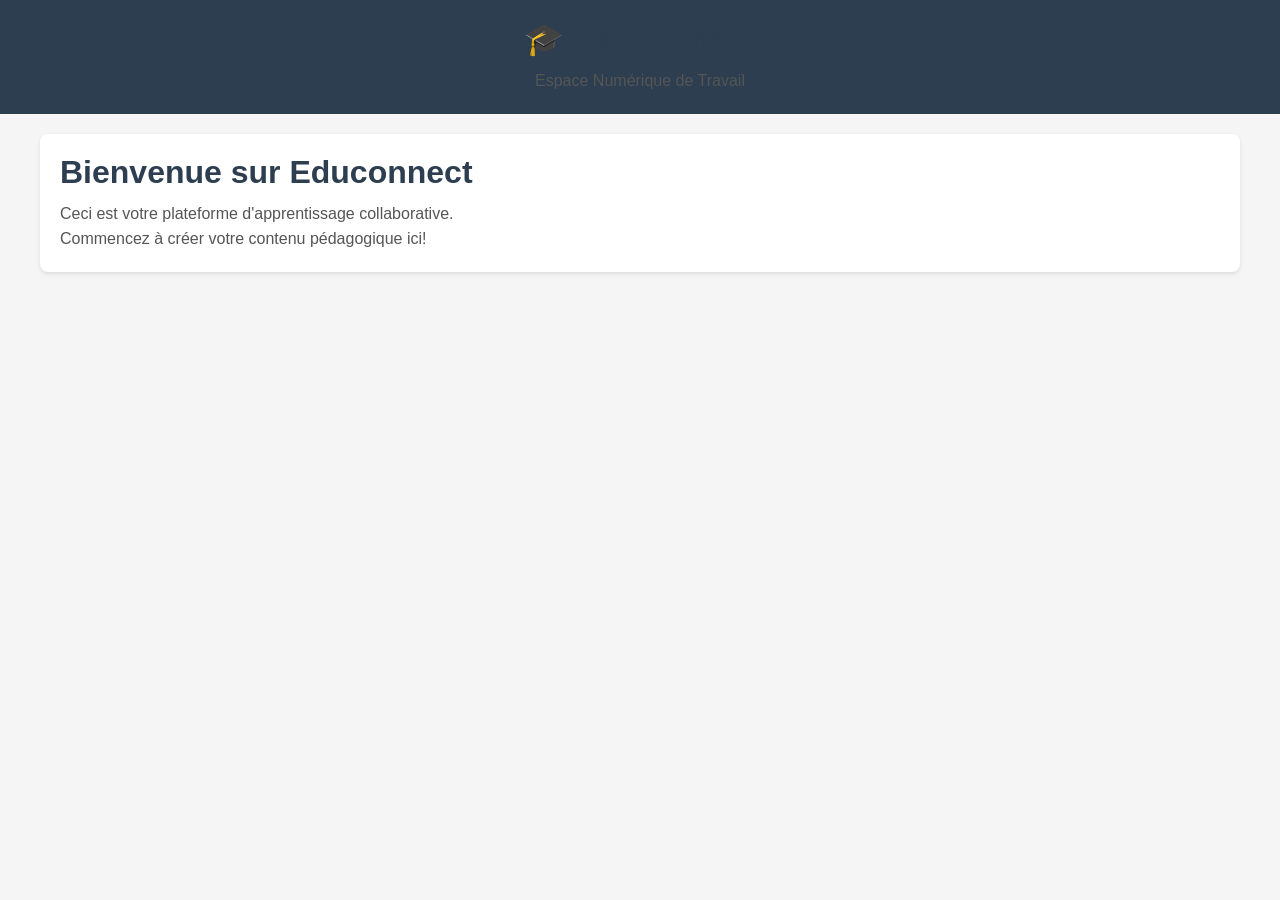
==== index.html @ 0865a6bf "Initial commit - Add index.html" ====
<!DOCTYPE html>
<html lang="fr">
<head>
    <meta charset="UTF-8">
    <meta name="viewport" content="width=device-width, initial-scale=1.0">
    <title>Educonnect - Espace Numérique de Travail</title>
    <style>
        * {
            margin: 0;
            padding: 0;
            box-sizing: border-box;
        }
        body {
            font-family: Arial, sans-serif;
            background-color: #f5f5f5;
        }
        header {
            background-color: #2c3e50;
            color: white;
            padding: 20px;
            text-align: center;
        }
        main {
            max-width: 1200px;
            margin: 20px auto;
            padding: 20px;
            background-color: white;
            border-radius: 8px;
            box-shadow: 0 2px 4px rgba(0,0,0,0.1);
        }
        h1 {
            color: #2c3e50;
            margin-bottom: 10px;
        }
        p {
            color: #555;
            line-height: 1.6;
        }
    </style>
</head>
<body>
    <header>
        <h1>🎓 Educonnect</h1>
        <p>Espace Numérique de Travail</p>
    </header>
    
    <main>
        <h1>Bienvenue sur Educonnect</h1>
        <p>Ceci est votre plateforme d'apprentissage collaborative.</p>
        <p>Commencez à créer votre contenu pédagogique ici!</p>
    </main>
</body>
</html>
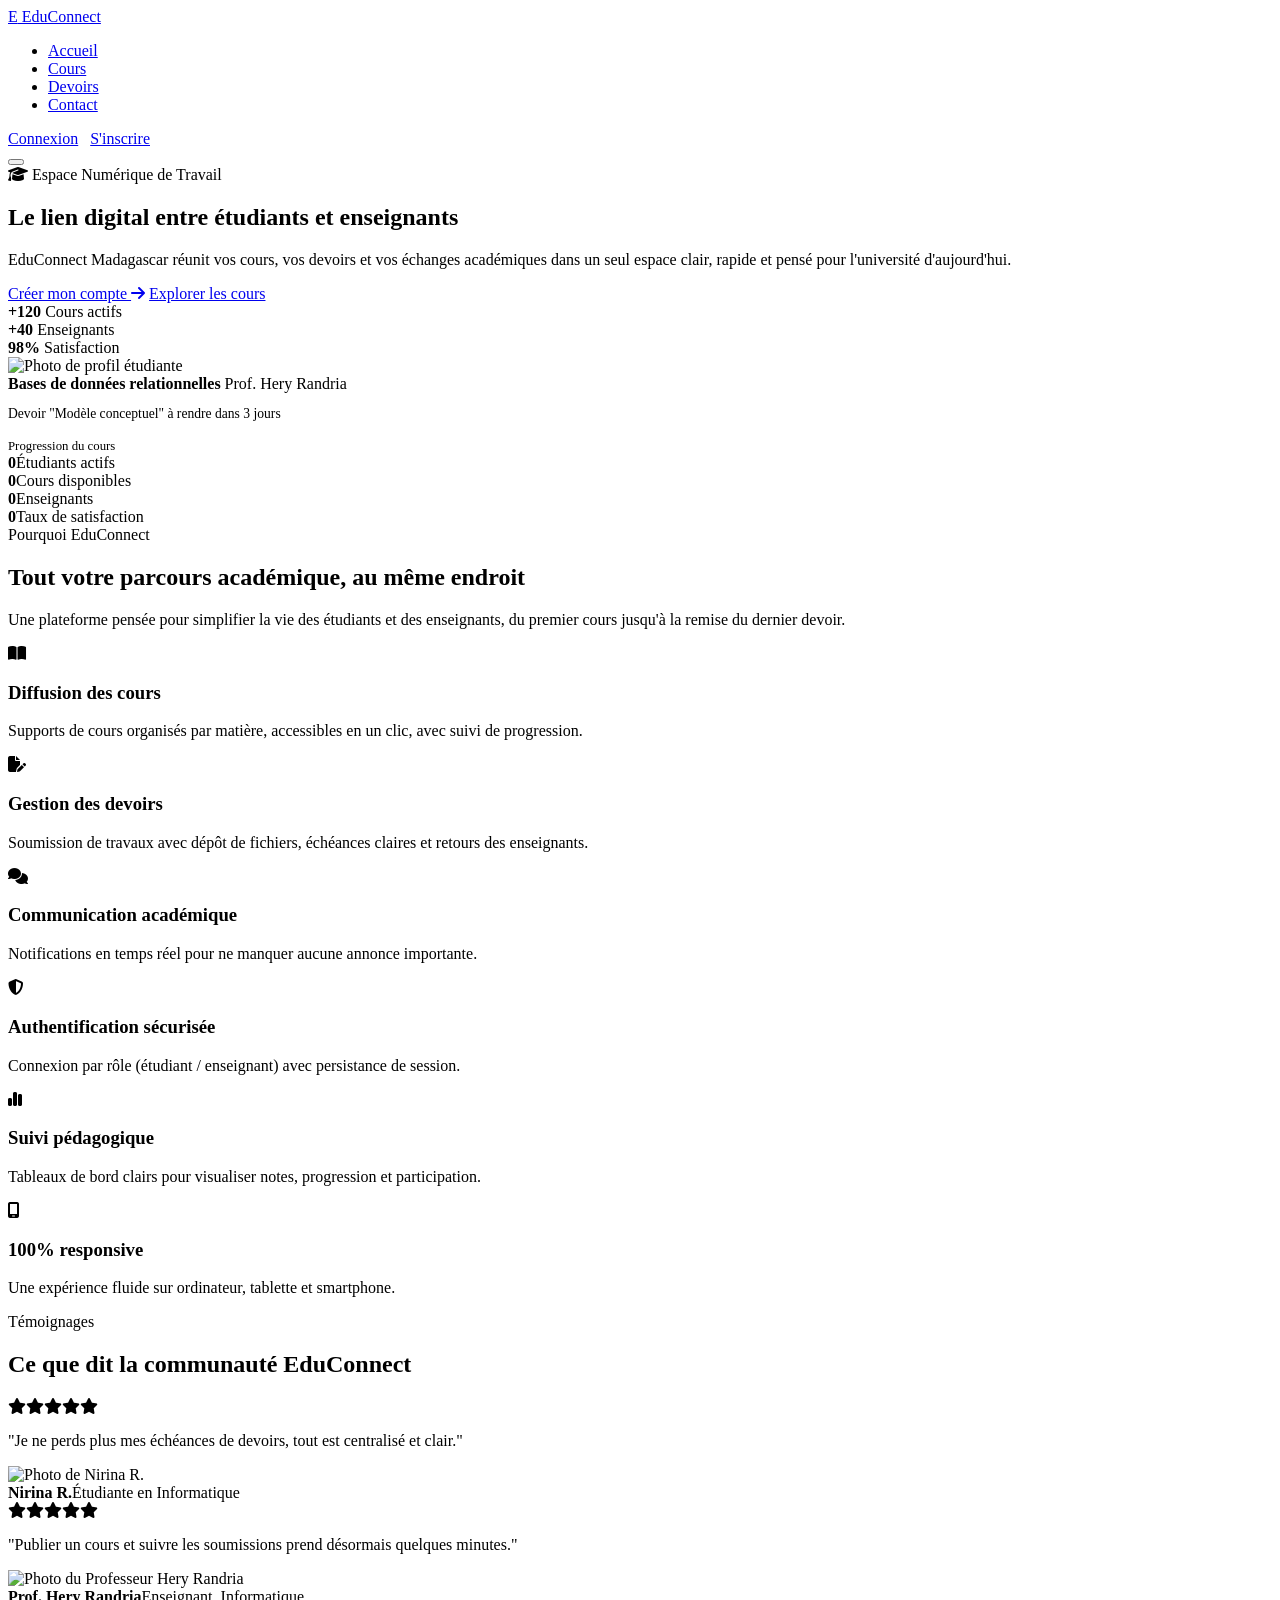
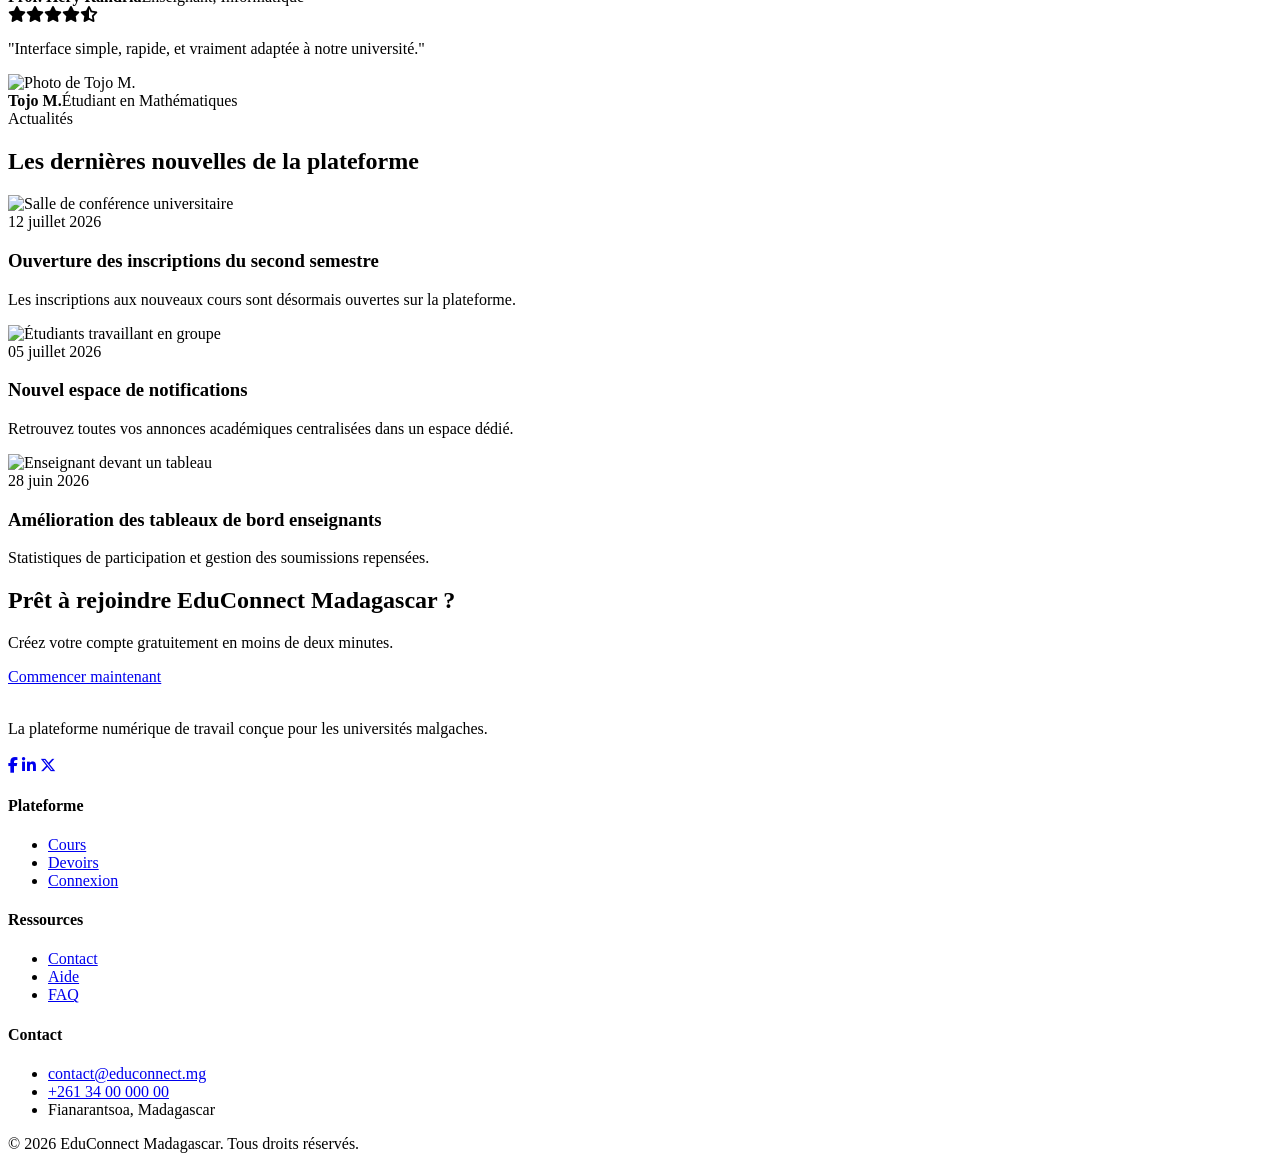
==== commit e162fa1b: "Revise index.html for improved layout and content Updated the homepage structure and content for Edu" ====
--- a/index.html
+++ b/index.html
@@ -1,53 +1,272 @@
+<!--
+  Fichier: index.html
+  Rôle: Page d'accueil de la plateforme EduConnect Madagascar.
+  Auteur: Tahiniavo Joelson – Étudiant en Mathématiques
+-->
 <!DOCTYPE html>
 <html lang="fr">
 <head>
-    <meta charset="UTF-8">
-    <meta name="viewport" content="width=device-width, initial-scale=1.0">
-    <title>Educonnect - Espace Numérique de Travail</title>
-    <style>
-        * {
-            margin: 0;
-            padding: 0;
-            box-sizing: border-box;
-        }
-        body {
-            font-family: Arial, sans-serif;
-            background-color: #f5f5f5;
-        }
-        header {
-            background-color: #2c3e50;
-            color: white;
-            padding: 20px;
-            text-align: center;
-        }
-        main {
-            max-width: 1200px;
-            margin: 20px auto;
-            padding: 20px;
-            background-color: white;
-            border-radius: 8px;
-            box-shadow: 0 2px 4px rgba(0,0,0,0.1);
-        }
-        h1 {
-            color: #2c3e50;
-            margin-bottom: 10px;
-        }
-        p {
-            color: #555;
-            line-height: 1.6;
-        }
-    </style>
+<meta charset="UTF-8">
+<meta name="viewport" content="width=device-width, initial-scale=1.0">
+<title>EduConnect Madagascar — L'ENT universitaire nouvelle génération</title>
+<meta name="description" content="EduConnect Madagascar : la plateforme collaborative qui réunit étudiants et enseignants pour les cours, devoirs et le suivi pédagogique.">
+<link rel="preconnect" href="https://fonts.googleapis.com">
+<link rel="stylesheet" href="https://cdnjs.cloudflare.com/ajax/libs/font-awesome/6.5.1/css/all.min.css">
+<link rel="stylesheet" href="css/style.css">
+<link rel="stylesheet" href="css/accueil.css">
+<link rel="stylesheet" href="css/responsive.css">
 </head>
 <body>
-    <header>
-        <h1>🎓 Educonnect</h1>
-        <p>Espace Numérique de Travail</p>
-    </header>
-    
-    <main>
-        <h1>Bienvenue sur Educonnect</h1>
-        <p>Ceci est votre plateforme d'apprentissage collaborative.</p>
-        <p>Commencez à créer votre contenu pédagogique ici!</p>
-    </main>
+
+<header class="site-header">
+  <div class="container">
+    <a href="index.html" class="logo"><span class="logo-mark">E</span> EduConnect</a>
+    <nav class="main-nav">
+      <ul class="nav-links">
+        <li><a href="index.html">Accueil</a></li>
+        <li><a href="cours.html">Cours</a></li>
+        <li><a href="devoir.html">Devoirs</a></li>
+        <li><a href="contact.html">Contact</a></li>
+      </ul>
+      <div class="nav-actions">
+        <div class="js-guest-actions" style="display:flex;gap:.75rem;">
+          <a href="login.html" class="btn btn-ghost">Connexion</a>
+          <a href="register.html" class="btn btn-primary">S'inscrire</a>
+        </div>
+        <div class="js-auth-actions" style="display:none;gap:.75rem;">
+          <a href="dashboard-etudiant.html" class="btn btn-primary">Mon espace</a>
+        </div>
+        <button class="hamburger" aria-label="Ouvrir le menu"><span></span><span></span><span></span></button>
+      </div>
+    </nav>
+  </div>
+</header>
+
+<main>
+
+  <!-- HERO -->
+  <section class="hero">
+    <div class="container">
+      <div class="hero-text">
+        <span class="eyebrow"><i class="fa-solid fa-graduation-cap"></i> Espace Numérique de Travail</span>
+        <h1>Le lien digital entre <span>étudiants</span> et <span>enseignants</span></h1>
+        <p>EduConnect Madagascar réunit vos cours, vos devoirs et vos échanges académiques dans un seul espace clair, rapide et pensé pour l'université d'aujourd'hui.</p>
+        <div class="hero-cta">
+          <a href="register.html" class="btn btn-primary">Créer mon compte <i class="fa-solid fa-arrow-right"></i></a>
+          <a href="cours.html" class="btn btn-outline">Explorer les cours</a>
+        </div>
+        <div class="hero-trust">
+          <div><strong>+120</strong> Cours actifs</div>
+          <div><strong>+40</strong> Enseignants</div>
+          <div><strong>98%</strong> Satisfaction</div>
+        </div>
+      </div>
+      <div class="hero-visual">
+        <div class="hero-blob"></div>
+        <div class="hero-card">
+          <div class="hero-card-header">
+            <img src="https://i.pravatar.cc/100?img=47" alt="Photo de profil étudiante">
+            <div>
+              <strong>Bases de données relationnelles</strong>
+              <span>Prof. Hery Randria</span>
+            </div>
+          </div>
+          <p style="font-size:.85rem;color:var(--color-text-muted);">Devoir "Modèle conceptuel" à rendre dans 3 jours</p>
+          <div class="hero-progress">
+            <span style="font-size:.8rem;color:var(--color-text-muted);">Progression du cours</span>
+            <div class="bar"><span style="width:40%"></span></div>
+          </div>
+        </div>
+      </div>
+    </div>
+  </section>
+
+  <!-- STATISTIQUES -->
+  <section class="stats-section">
+    <div class="container stats-grid">
+      <div class="stat-item"><strong data-count="3200">0</strong><span>Étudiants actifs</span></div>
+      <div class="stat-item"><strong data-count="120">0</strong><span>Cours disponibles</span></div>
+      <div class="stat-item"><strong data-count="45">0</strong><span>Enseignants</span></div>
+      <div class="stat-item"><strong data-count="98" data-suffix="%">0</strong><span>Taux de satisfaction</span></div>
+    </div>
+  </section>
+
+  <!-- PRÉSENTATION -->
+  <section class="section">
+    <div class="container">
+      <div class="section-head">
+        <span class="eyebrow">Pourquoi EduConnect</span>
+        <h2>Tout votre parcours académique, au même endroit</h2>
+        <p>Une plateforme pensée pour simplifier la vie des étudiants et des enseignants, du premier cours jusqu'à la remise du dernier devoir.</p>
+      </div>
+      <div class="features-grid">
+        <div class="feature-card reveal">
+          <div class="feature-icon"><i class="fa-solid fa-book-open"></i></div>
+          <h3>Diffusion des cours</h3>
+          <p>Supports de cours organisés par matière, accessibles en un clic, avec suivi de progression.</p>
+        </div>
+        <div class="feature-card reveal">
+          <div class="feature-icon"><i class="fa-solid fa-file-pen"></i></div>
+          <h3>Gestion des devoirs</h3>
+          <p>Soumission de travaux avec dépôt de fichiers, échéances claires et retours des enseignants.</p>
+        </div>
+        <div class="feature-card reveal">
+          <div class="feature-icon"><i class="fa-solid fa-comments"></i></div>
+          <h3>Communication académique</h3>
+          <p>Notifications en temps réel pour ne manquer aucune annonce importante.</p>
+        </div>
+        <div class="feature-card reveal">
+          <div class="feature-icon"><i class="fa-solid fa-shield-halved"></i></div>
+          <h3>Authentification sécurisée</h3>
+          <p>Connexion par rôle (étudiant / enseignant) avec persistance de session.</p>
+        </div>
+        <div class="feature-card reveal">
+          <div class="feature-icon"><i class="fa-solid fa-chart-simple"></i></div>
+          <h3>Suivi pédagogique</h3>
+          <p>Tableaux de bord clairs pour visualiser notes, progression et participation.</p>
+        </div>
+        <div class="feature-card reveal">
+          <div class="feature-icon"><i class="fa-solid fa-mobile-screen"></i></div>
+          <h3>100% responsive</h3>
+          <p>Une expérience fluide sur ordinateur, tablette et smartphone.</p>
+        </div>
+      </div>
+    </div>
+  </section>
+
+  <!-- TÉMOIGNAGES -->
+  <section class="section testimonials-section">
+    <div class="container">
+      <div class="section-head">
+        <span class="eyebrow">Témoignages</span>
+        <h2>Ce que dit la communauté EduConnect</h2>
+      </div>
+      <div class="testimonials-grid">
+        <div class="testimonial-card reveal">
+          <div class="testimonial-stars"><i class="fa-solid fa-star"></i><i class="fa-solid fa-star"></i><i class="fa-solid fa-star"></i><i class="fa-solid fa-star"></i><i class="fa-solid fa-star"></i></div>
+          <p>"Je ne perds plus mes échéances de devoirs, tout est centralisé et clair."</p>
+          <div class="testimonial-author">
+            <img src="https://i.pravatar.cc/80?img=32" alt="Photo de Nirina R.">
+            <div><strong>Nirina R.</strong><span>Étudiante en Informatique</span></div>
+          </div>
+        </div>
+        <div class="testimonial-card reveal">
+          <div class="testimonial-stars"><i class="fa-solid fa-star"></i><i class="fa-solid fa-star"></i><i class="fa-solid fa-star"></i><i class="fa-solid fa-star"></i><i class="fa-solid fa-star"></i></div>
+          <p>"Publier un cours et suivre les soumissions prend désormais quelques minutes."</p>
+          <div class="testimonial-author">
+            <img src="https://i.pravatar.cc/80?img=12" alt="Photo du Professeur Hery Randria">
+            <div><strong>Prof. Hery Randria</strong><span>Enseignant, Informatique</span></div>
+          </div>
+        </div>
+        <div class="testimonial-card reveal">
+          <div class="testimonial-stars"><i class="fa-solid fa-star"></i><i class="fa-solid fa-star"></i><i class="fa-solid fa-star"></i><i class="fa-solid fa-star"></i><i class="fa-solid fa-star-half-stroke"></i></div>
+          <p>"Interface simple, rapide, et vraiment adaptée à notre université."</p>
+          <div class="testimonial-author">
+            <img src="https://i.pravatar.cc/80?img=25" alt="Photo de Tojo M.">
+            <div><strong>Tojo M.</strong><span>Étudiant en Mathématiques</span></div>
+          </div>
+        </div>
+      </div>
+    </div>
+  </section>
+
+  <!-- ACTUALITÉS -->
+  <section class="section">
+    <div class="container">
+      <div class="section-head">
+        <span class="eyebrow">Actualités</span>
+        <h2>Les dernières nouvelles de la plateforme</h2>
+      </div>
+      <div class="news-grid">
+        <article class="news-card reveal">
+          <img src="https://images.unsplash.com/photo-1523240795612-9a054b0db644?w=600" alt="Salle de conférence universitaire">
+          <div class="news-card-body">
+            <span class="news-date">12 juillet 2026</span>
+            <h3>Ouverture des inscriptions du second semestre</h3>
+            <p>Les inscriptions aux nouveaux cours sont désormais ouvertes sur la plateforme.</p>
+          </div>
+        </article>
+        <article class="news-card reveal">
+          <img src="https://images.unsplash.com/photo-1509062522246-3755977927d7?w=600" alt="Étudiants travaillant en groupe">
+          <div class="news-card-body">
+            <span class="news-date">05 juillet 2026</span>
+            <h3>Nouvel espace de notifications</h3>
+            <p>Retrouvez toutes vos annonces académiques centralisées dans un espace dédié.</p>
+          </div>
+        </article>
+        <article class="news-card reveal">
+          <img src="https://images.unsplash.com/photo-1580582932707-520aed937b7b?w=600" alt="Enseignant devant un tableau">
+          <div class="news-card-body">
+            <span class="news-date">28 juin 2026</span>
+            <h3>Amélioration des tableaux de bord enseignants</h3>
+            <p>Statistiques de participation et gestion des soumissions repensées.</p>
+          </div>
+        </article>
+      </div>
+    </div>
+  </section>
+
+  <!-- CTA -->
+  <section class="section">
+    <div class="cta-banner">
+      <h2>Prêt à rejoindre EduConnect Madagascar ?</h2>
+      <p>Créez votre compte gratuitement en moins de deux minutes.</p>
+      <a href="register.html" class="btn btn-primary">Commencer maintenant</a>
+    </div>
+  </section>
+
+</main>
+
+<footer class="site-footer">
+  <div class="container">
+    <div class="footer-grid">
+      <div>
+        <div class="logo" style="color:#fff;"><span class="logo-mark">E</span> EduConnect</div>
+        <p style="margin-top:1rem;">La plateforme numérique de travail conçue pour les universités malgaches.</p>
+        <div class="social-icons" style="margin-top:1.2rem;">
+          <a href="#" aria-label="Facebook"><i class="fa-brands fa-facebook-f"></i></a>
+          <a href="#" aria-label="LinkedIn"><i class="fa-brands fa-linkedin-in"></i></a>
+          <a href="#" aria-label="Twitter"><i class="fa-brands fa-x-twitter"></i></a>
+        </div>
+      </div>
+      <div>
+        <h4>Plateforme</h4>
+        <ul>
+          <li><a href="cours.html">Cours</a></li>
+          <li><a href="devoir.html">Devoirs</a></li>
+          <li><a href="login.html">Connexion</a></li>
+        </ul>
+      </div>
+      <div>
+        <h4>Ressources</h4>
+        <ul>
+          <li><a href="contact.html">Contact</a></li>
+          <li><a href="#">Aide</a></li>
+          <li><a href="#">FAQ</a></li>
+        </ul>
+      </div>
+      <div>
+        <h4>Contact</h4>
+        <ul>
+          <li><a href="mailto:contact@educonnect.mg">contact@educonnect.mg</a></li>
+          <li><a href="tel:+261340000000">+261 34 00 000 00</a></li>
+          <li>Fianarantsoa, Madagascar</li>
+        </ul>
+      </div>
+    </div>
+    <div class="footer-bottom">
+      <span>&copy; 2026 EduConnect Madagascar. Tous droits réservés.</span>
+      <div class="social-icons"></div>
+    </div>
+  </div>
+</footer>
+
+<div id="toast-container"></div>
+
+<script src="js/storage.js"></script>
+<script src="js/validation.js"></script>
+<script src="js/notifications.js"></script>
+<script src="js/auth.js"></script>
+<script src="js/main.js"></script>
 </body>
-</html>+</html>
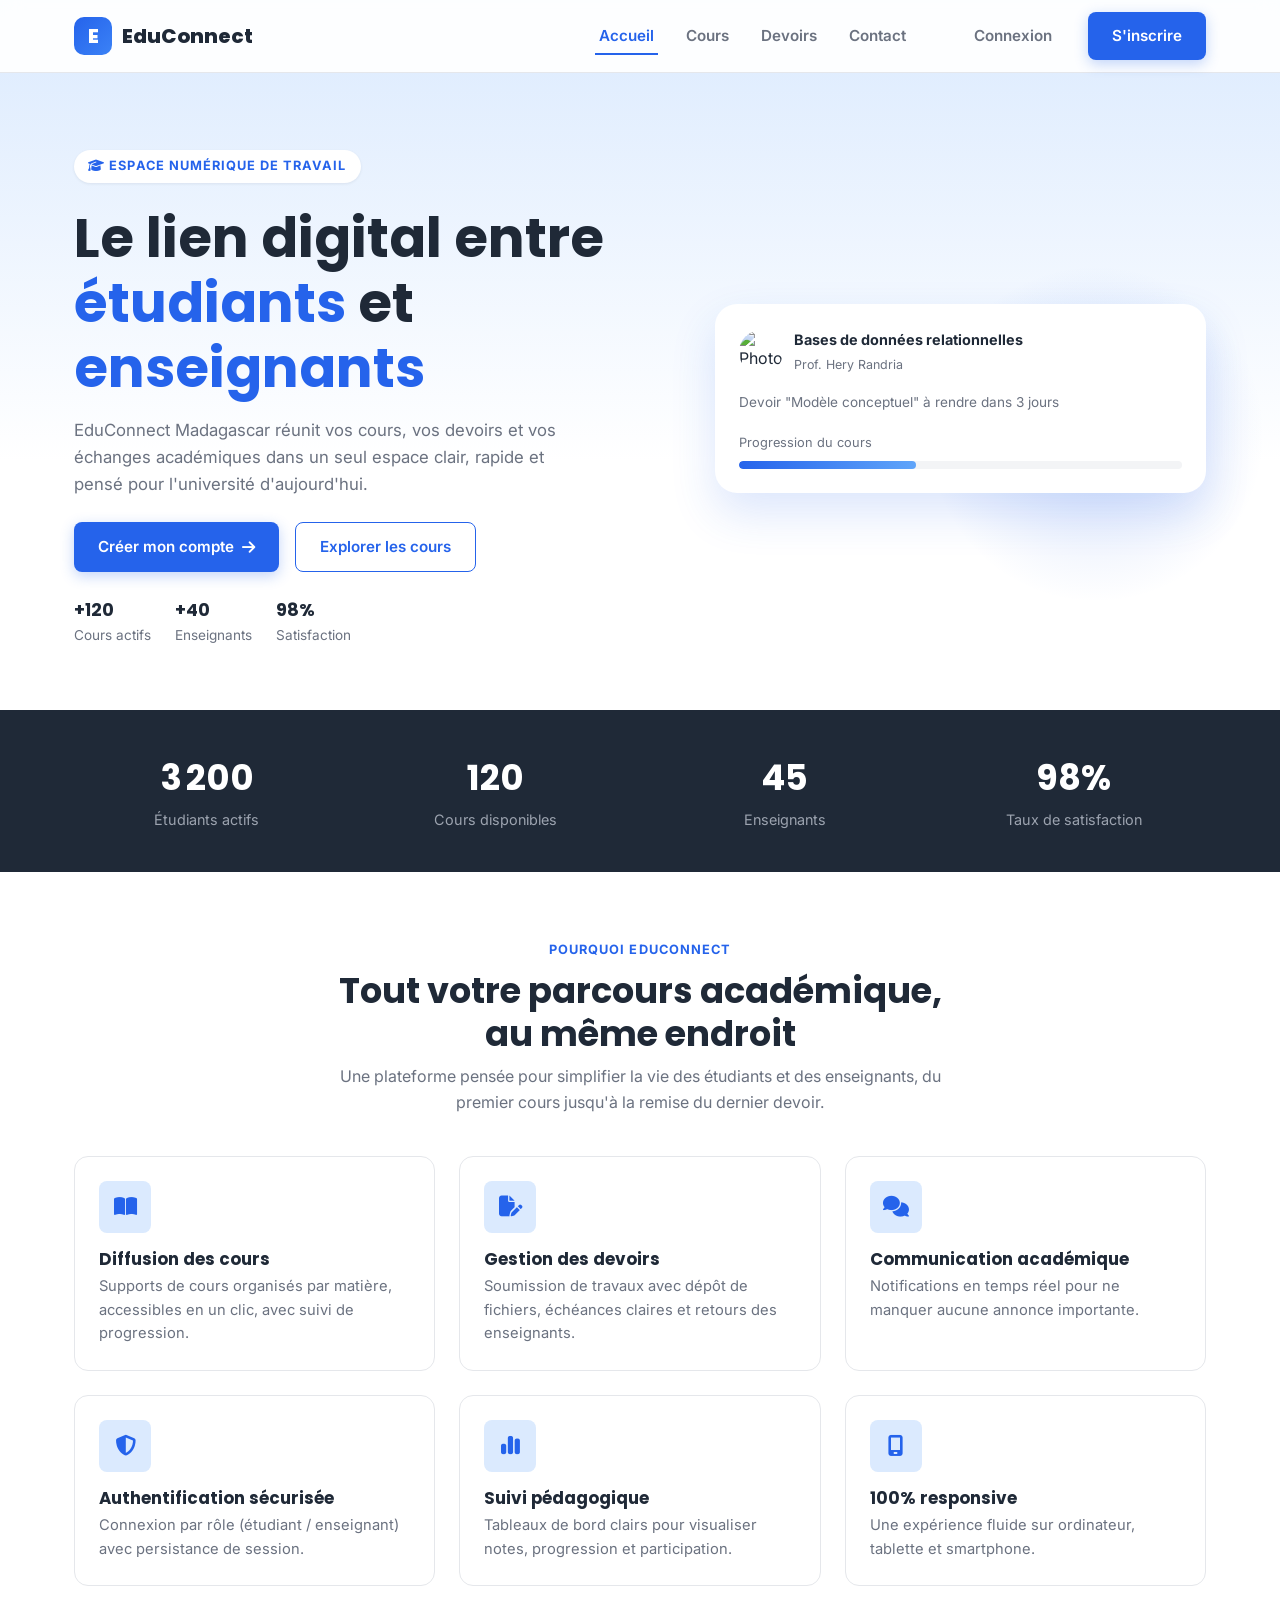
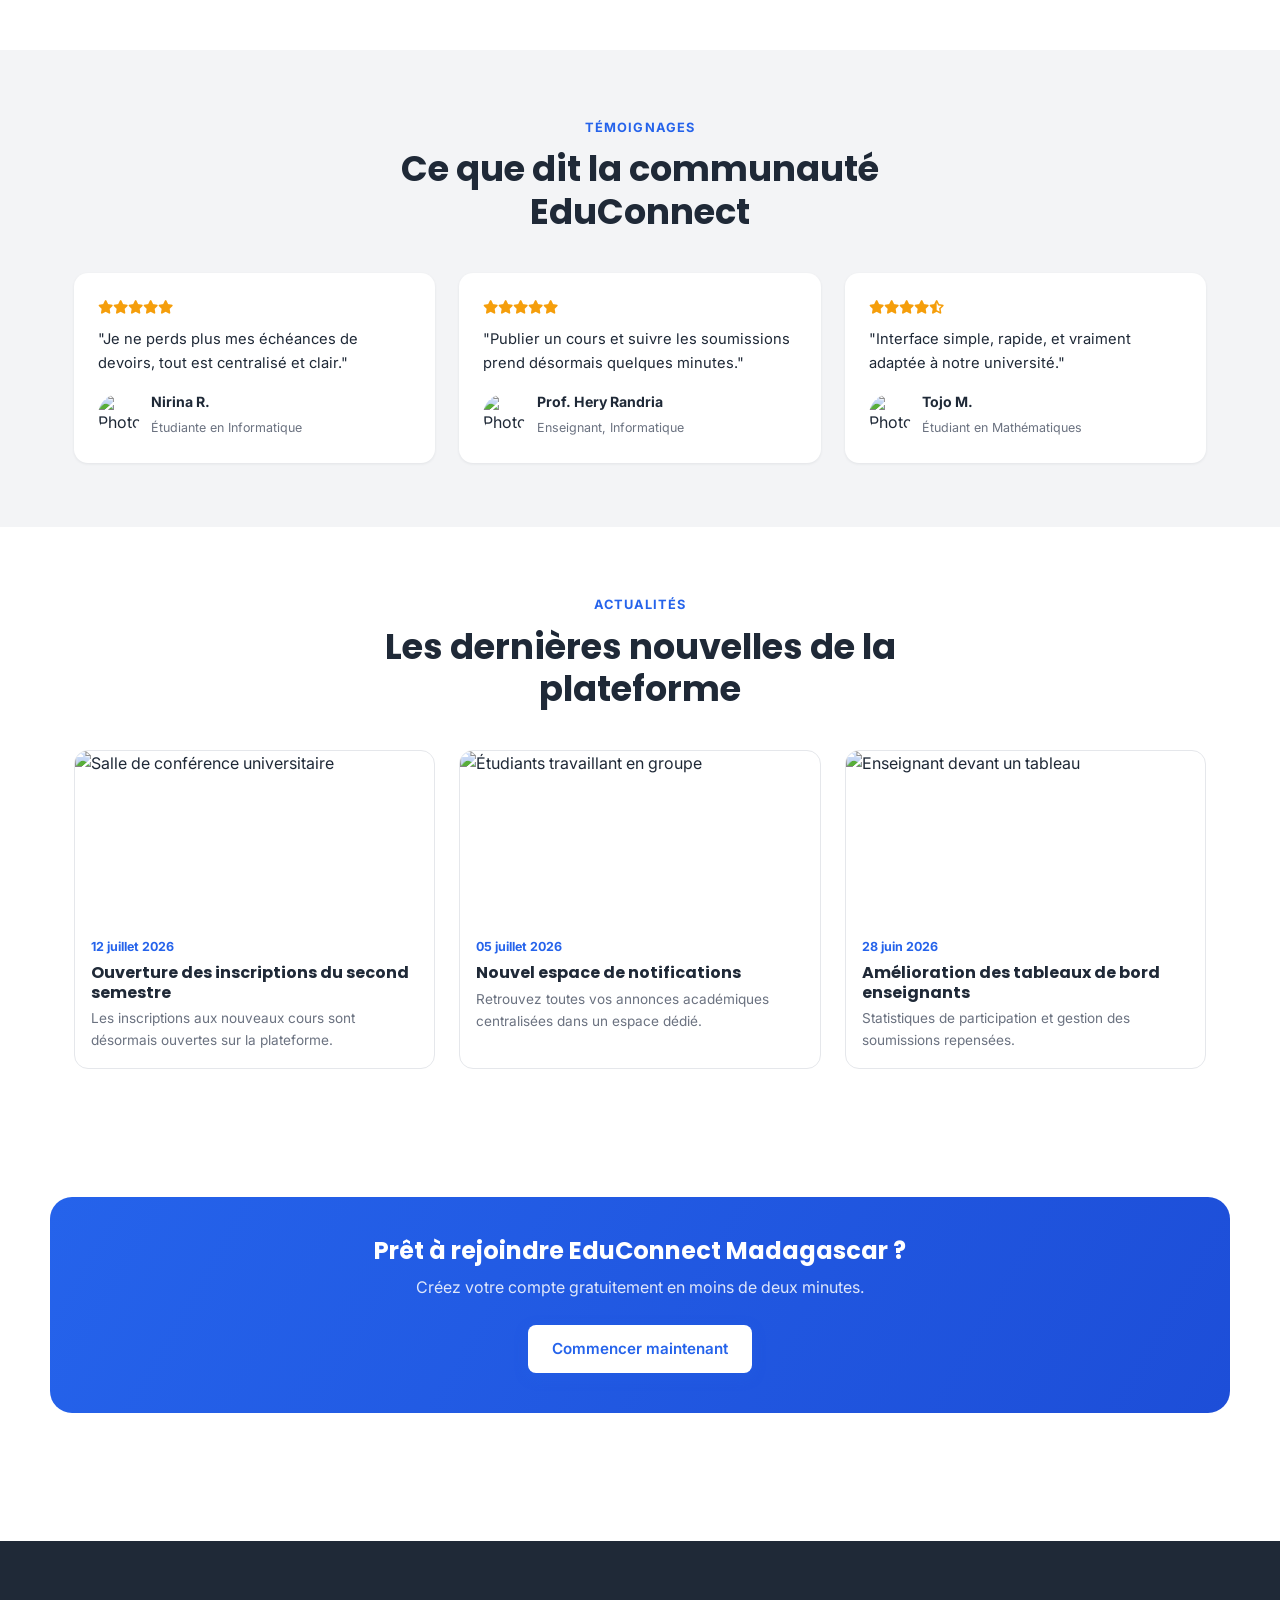
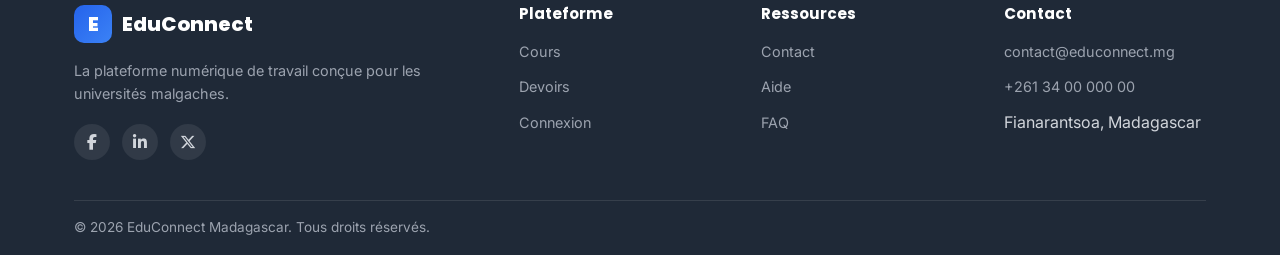
==== commit 857c3420: "Integrate Google Analytics tracking code Added Google Analytics tracking script to the HTML." ====
--- a/index.html
+++ b/index.html
@@ -15,6 +15,15 @@
 <link rel="stylesheet" href="css/style.css">
 <link rel="stylesheet" href="css/accueil.css">
 <link rel="stylesheet" href="css/responsive.css">
+  <!-- Google tag (gtag.js) -->
+<script async src="https://www.googletagmanager.com/gtag/js?id=G-5F91B30S0N"></script>
+<script>
+  window.dataLayer = window.dataLayer || [];
+  function gtag(){dataLayer.push(arguments);}
+  gtag('js', new Date());
+
+  gtag('config', 'G-5F91B30S0N');
+</script>
 </head>
 <body>
 
--- a/css/style.css
+++ b/css/style.css
@@ -0,0 +1,211 @@
+/*
+  Fichier: css/style.css
+  Rôle: Feuille de style globale — tokens de design, reset, typographie,
+        composants communs (header, footer, boutons, cartes, badges).
+  Auteur: Tahiniavo Joelson – Étudiant en Mathématiques
+*/
+
+/* ============ GOOGLE FONTS ============ */
+@import url('https://fonts.googleapis.com/css2?family=Poppins:wght@500;600;700;800&family=Inter:wght@400;500;600;700&display=swap');
+
+/* ============ DESIGN TOKENS ============ */
+:root{
+  /* Couleurs officielles du cahier des charges */
+  --color-primary:#2563EB;
+  --color-primary-dark:#1D4ED8;
+  --color-primary-light:#DBEAFE;
+  --color-white:#FFFFFF;
+  --color-gray-light:#F3F4F6;
+  --color-gray-dark:#1F2937;
+  --color-success:#10B981;
+  --color-error:#EF4444;
+
+  /* Neutres dérivés (pour hiérarchie) */
+  --color-text:#1F2937;
+  --color-text-muted:#6B7280;
+  --color-border:#E5E7EB;
+  --color-bg:#FFFFFF;
+  --color-bg-alt:#F3F4F6;
+
+  /* Typographie */
+  --font-display:'Poppins', sans-serif;
+  --font-body:'Inter', sans-serif;
+
+  /* Rayons & ombres */
+  --radius-sm:8px;
+  --radius-md:14px;
+  --radius-lg:22px;
+  --shadow-sm:0 1px 3px rgba(31,41,55,.08);
+  --shadow-md:0 8px 24px rgba(31,41,55,.10);
+  --shadow-lg:0 20px 45px rgba(37,99,235,.16);
+
+  /* Espacements */
+  --space-1:.5rem;
+  --space-2:1rem;
+  --space-3:1.5rem;
+  --space-4:2.5rem;
+  --space-5:4rem;
+
+  /* Transition */
+  --ease:cubic-bezier(.4,0,.2,1);
+}
+
+/* ============ RESET ============ */
+*,*::before,*::after{box-sizing:border-box;margin:0;padding:0;}
+html{scroll-behavior:smooth;}
+body{
+  font-family:var(--font-body);
+  color:var(--color-text);
+  background:var(--color-bg);
+  line-height:1.6;
+  -webkit-font-smoothing:antialiased;
+}
+img{max-width:100%;display:block;}
+a{color:inherit;text-decoration:none;}
+ul{list-style:none;}
+button{font-family:inherit;cursor:pointer;border:none;background:none;}
+input,select,textarea{font-family:inherit;font-size:1rem;}
+h1,h2,h3,h4{font-family:var(--font-display);color:var(--color-gray-dark);line-height:1.2;}
+
+/* Focus visible pour l'accessibilité clavier */
+a:focus-visible,button:focus-visible,input:focus-visible,textarea:focus-visible,select:focus-visible{
+  outline:3px solid var(--color-primary);
+  outline-offset:2px;
+  border-radius:4px;
+}
+@media (prefers-reduced-motion: reduce){
+  *{animation-duration:.001ms !important;transition-duration:.001ms !important;}
+}
+
+.container{width:100%;max-width:1180px;margin:0 auto;padding:0 var(--space-3);}
+.visually-hidden{position:absolute;width:1px;height:1px;overflow:hidden;clip:rect(0 0 0 0);}
+
+/* ============ HEADER ============ */
+.site-header{
+  position:fixed;top:0;left:0;right:0;z-index:1000;
+  background:rgba(255,255,255,.92);
+  backdrop-filter:blur(10px);
+  border-bottom:1px solid var(--color-border);
+}
+.site-header .container{display:flex;align-items:center;justify-content:space-between;height:72px;}
+.logo{display:flex;align-items:center;gap:.6rem;font-family:var(--font-display);font-weight:800;font-size:1.25rem;color:var(--color-gray-dark);}
+.logo i{color:var(--color-primary);font-size:1.5rem;}
+.logo-mark{
+  width:38px;height:38px;border-radius:10px;
+  background:linear-gradient(135deg,var(--color-primary),#3B82F6);
+  display:flex;align-items:center;justify-content:center;color:#fff;font-weight:800;
+}
+
+.main-nav{display:flex;align-items:center;gap:var(--space-4);}
+.nav-links{display:flex;gap:var(--space-3);}
+.nav-links a{
+  font-weight:600;font-size:.95rem;color:var(--color-text-muted);
+  padding:.5rem .25rem;position:relative;transition:color .2s var(--ease);
+}
+.nav-links a::after{
+  content:"";position:absolute;left:0;bottom:-2px;width:0;height:2px;
+  background:var(--color-primary);transition:width .25s var(--ease);
+}
+.nav-links a:hover,.nav-links a.active{color:var(--color-primary);}
+.nav-links a:hover::after,.nav-links a.active::after{width:100%;}
+
+.nav-actions{display:flex;align-items:center;gap:.75rem;}
+
+.hamburger{display:none;flex-direction:column;gap:5px;width:32px;height:32px;align-items:center;justify-content:center;}
+.hamburger span{width:22px;height:2px;background:var(--color-gray-dark);border-radius:2px;transition:all .3s var(--ease);}
+.hamburger.open span:nth-child(1){transform:translateY(7px) rotate(45deg);}
+.hamburger.open span:nth-child(2){opacity:0;}
+.hamburger.open span:nth-child(3){transform:translateY(-7px) rotate(-45deg);}
+
+/* ============ BOUTONS ============ */
+.btn{
+  display:inline-flex;align-items:center;justify-content:center;gap:.5rem;
+  padding:.75rem 1.5rem;border-radius:var(--radius-sm);
+  font-weight:600;font-size:.95rem;transition:all .2s var(--ease);white-space:nowrap;
+}
+.btn-primary{background:var(--color-primary);color:#fff;box-shadow:0 4px 14px rgba(37,99,235,.28);}
+.btn-primary:hover{background:var(--color-primary-dark);transform:translateY(-2px);box-shadow:0 8px 20px rgba(37,99,235,.35);}
+.btn-outline{background:transparent;color:var(--color-primary);border:1.5px solid var(--color-primary);}
+.btn-outline:hover{background:var(--color-primary-light);}
+.btn-ghost{background:transparent;color:var(--color-text-muted);}
+.btn-ghost:hover{color:var(--color-primary);}
+.btn-success{background:var(--color-success);color:#fff;}
+.btn-success:hover{filter:brightness(.94);}
+.btn-danger{background:var(--color-error);color:#fff;}
+.btn-block{width:100%;}
+.btn-sm{padding:.5rem 1rem;font-size:.85rem;}
+.btn:disabled{opacity:.55;cursor:not-allowed;transform:none !important;}
+
+/* ============ BADGES ============ */
+.badge{display:inline-flex;align-items:center;gap:.35rem;padding:.25rem .65rem;border-radius:999px;font-size:.75rem;font-weight:700;}
+.badge-primary{background:var(--color-primary-light);color:var(--color-primary-dark);}
+.badge-success{background:#D1FAE5;color:#047857;}
+.badge-error{background:#FEE2E2;color:#B91C1C;}
+.badge-neutral{background:var(--color-gray-light);color:var(--color-text-muted);}
+
+/* ============ CARTES ============ */
+.card{
+  background:#fff;border:1px solid var(--color-border);border-radius:var(--radius-md);
+  padding:var(--space-3);box-shadow:var(--shadow-sm);transition:transform .25s var(--ease),box-shadow .25s var(--ease);
+}
+.card:hover{transform:translateY(-4px);box-shadow:var(--shadow-md);}
+
+/* ============ FORMULAIRES ============ */
+.field{margin-bottom:var(--space-2);}
+.field label{display:block;font-weight:600;font-size:.9rem;margin-bottom:.4rem;color:var(--color-gray-dark);}
+.field input,.field select,.field textarea{
+  width:100%;padding:.75rem .9rem;border:1.5px solid var(--color-border);border-radius:var(--radius-sm);
+  transition:border-color .2s var(--ease),box-shadow .2s var(--ease);background:#fff;color:var(--color-text);
+}
+.field input:focus,.field select:focus,.field textarea:focus{
+  border-color:var(--color-primary);box-shadow:0 0 0 4px var(--color-primary-light);outline:none;
+}
+.field.error input,.field.error select,.field.error textarea{border-color:var(--color-error);}
+.field .error-msg{display:none;color:var(--color-error);font-size:.8rem;margin-top:.35rem;font-weight:600;}
+.field.error .error-msg{display:block;}
+.field .hint{font-size:.8rem;color:var(--color-text-muted);margin-top:.3rem;}
+.checkbox-row{display:flex;align-items:center;gap:.5rem;font-size:.9rem;color:var(--color-text-muted);}
+.checkbox-row input{width:auto;}
+
+/* ============ TOAST / NOTIFICATIONS FLOTTANTES ============ */
+#toast-container{position:fixed;top:90px;right:20px;z-index:3000;display:flex;flex-direction:column;gap:.6rem;}
+.toast{
+  min-width:260px;max-width:340px;background:#fff;border-left:4px solid var(--color-primary);
+  border-radius:var(--radius-sm);box-shadow:var(--shadow-md);padding:.9rem 1rem;
+  display:flex;gap:.6rem;align-items:flex-start;animation:slideIn .3s var(--ease);
+}
+.toast.success{border-color:var(--color-success);}
+.toast.error{border-color:var(--color-error);}
+.toast i{margin-top:.15rem;}
+.toast strong{display:block;font-size:.9rem;}
+.toast p{font-size:.82rem;color:var(--color-text-muted);}
+@keyframes slideIn{from{opacity:0;transform:translateX(30px);}to{opacity:1;transform:translateX(0);}}
+
+/* ============ FOOTER ============ */
+.site-footer{background:var(--color-gray-dark);color:#D1D5DB;padding:var(--space-5) 0 var(--space-2);margin-top:var(--space-5);}
+.footer-grid{display:grid;grid-template-columns:2fr 1fr 1fr 1fr;gap:var(--space-4);padding-bottom:var(--space-4);border-bottom:1px solid rgba(255,255,255,.1);}
+.footer-grid h4{color:#fff;font-size:.95rem;margin-bottom:var(--space-2);}
+.footer-grid p{color:#9CA3AF;font-size:.9rem;}
+.footer-grid ul li{margin-bottom:.6rem;}
+.footer-grid ul li a{color:#9CA3AF;font-size:.9rem;transition:color .2s;}
+.footer-grid ul li a:hover{color:#fff;}
+.footer-bottom{display:flex;justify-content:space-between;align-items:center;padding-top:var(--space-2);font-size:.85rem;color:#9CA3AF;flex-wrap:wrap;gap:.5rem;}
+.social-icons{display:flex;gap:.75rem;}
+.social-icons a{width:36px;height:36px;border-radius:50%;background:rgba(255,255,255,.08);display:flex;align-items:center;justify-content:center;transition:background .2s;}
+.social-icons a:hover{background:var(--color-primary);}
+
+/* ============ SECTIONS GÉNÉRIQUES ============ */
+.section{padding:var(--space-5) 0;}
+.section-head{max-width:640px;margin:0 auto var(--space-4);text-align:center;}
+.eyebrow{display:inline-block;color:var(--color-primary);font-weight:700;font-size:.8rem;letter-spacing:.08em;text-transform:uppercase;margin-bottom:.6rem;}
+.section-head h2{font-size:clamp(1.6rem,3vw,2.2rem);margin-bottom:.6rem;}
+.section-head p{color:var(--color-text-muted);}
+
+/* Empty state */
+.empty-state{text-align:center;padding:var(--space-5) var(--space-2);color:var(--color-text-muted);}
+.empty-state i{font-size:2.5rem;color:var(--color-border);margin-bottom:var(--space-2);}
+.empty-state h3{color:var(--color-gray-dark);margin-bottom:.4rem;}
+
+/* Loader spinner */
+.spinner{width:20px;height:20px;border:2.5px solid rgba(255,255,255,.4);border-top-color:#fff;border-radius:50%;animation:spin .7s linear infinite;}
+@keyframes spin{to{transform:rotate(360deg);}}
--- a/css/accueil.css
+++ b/css/accueil.css
@@ -0,0 +1,84 @@
+/*
+  Fichier: css/accueil.css
+  Rôle: Styles spécifiques à la page d'accueil (index.html)
+        — hero, statistiques, témoignages, actualités.
+  Auteur: Tahiniavo Joelson – Étudiant en Mathématiques
+*/
+
+/* ============ HERO ============ */
+.hero{
+  padding:150px 0 var(--space-5);
+  background:linear-gradient(180deg,var(--color-primary-light) 0%,#fff 65%);
+  position:relative;overflow:hidden;
+}
+.hero .container{display:grid;grid-template-columns:1.1fr .9fr;gap:var(--space-4);align-items:center;}
+.hero-text .eyebrow{background:#fff;padding:.4rem .9rem;border-radius:999px;box-shadow:var(--shadow-sm);}
+.hero-text h1{font-size:clamp(2.1rem,4.5vw,3.4rem);margin:.8rem 0 1rem;}
+.hero-text h1 span{color:var(--color-primary);}
+.hero-text p{color:var(--color-text-muted);font-size:1.05rem;max-width:520px;margin-bottom:var(--space-3);}
+.hero-cta{display:flex;gap:1rem;flex-wrap:wrap;margin-bottom:var(--space-3);}
+.hero-trust{display:flex;gap:var(--space-3);color:var(--color-text-muted);font-size:.85rem;}
+.hero-trust strong{color:var(--color-gray-dark);display:block;font-family:var(--font-display);font-size:1.1rem;}
+
+.hero-visual{position:relative;}
+.hero-card{
+  background:#fff;border-radius:var(--radius-lg);box-shadow:var(--shadow-lg);
+  padding:var(--space-3);position:relative;z-index:2;
+  animation:float 5s ease-in-out infinite;
+}
+@keyframes float{0%,100%{transform:translateY(0);}50%{transform:translateY(-12px);}}
+.hero-card-header{display:flex;align-items:center;gap:.7rem;margin-bottom:var(--space-2);}
+.hero-card-header img{width:44px;height:44px;border-radius:50%;object-fit:cover;}
+.hero-card-header strong{display:block;font-size:.9rem;}
+.hero-card-header span{font-size:.78rem;color:var(--color-text-muted);}
+.hero-progress{margin-top:.9rem;}
+.hero-progress .bar{height:8px;background:var(--color-gray-light);border-radius:999px;overflow:hidden;margin-top:.4rem;}
+.hero-progress .bar span{display:block;height:100%;background:linear-gradient(90deg,var(--color-primary),#60A5FA);border-radius:999px;}
+.hero-blob{position:absolute;width:340px;height:340px;background:radial-gradient(circle,rgba(37,99,235,.18),transparent 70%);top:-40px;right:-60px;z-index:1;}
+
+/* ============ STATISTIQUES ============ */
+.stats-section{background:var(--color-gray-dark);padding:var(--space-4) 0;}
+.stats-grid{display:grid;grid-template-columns:repeat(4,1fr);gap:var(--space-3);text-align:center;}
+.stat-item strong{display:block;font-family:var(--font-display);font-size:2.2rem;color:#fff;}
+.stat-item span{color:#9CA3AF;font-size:.9rem;}
+
+/* ============ PRÉSENTATION / ATOUTS ============ */
+.features-grid{display:grid;grid-template-columns:repeat(3,1fr);gap:var(--space-3);}
+.feature-card{padding:var(--space-3);border-radius:var(--radius-md);border:1px solid var(--color-border);background:#fff;}
+.feature-icon{
+  width:52px;height:52px;border-radius:var(--radius-sm);background:var(--color-primary-light);
+  display:flex;align-items:center;justify-content:center;color:var(--color-primary);font-size:1.3rem;margin-bottom:var(--space-2);
+}
+.feature-card h3{font-size:1.05rem;margin-bottom:.4rem;}
+.feature-card p{color:var(--color-text-muted);font-size:.92rem;}
+
+/* ============ TÉMOIGNAGES ============ */
+.testimonials-section{background:var(--color-bg-alt);}
+.testimonials-grid{display:grid;grid-template-columns:repeat(3,1fr);gap:var(--space-3);}
+.testimonial-card{background:#fff;padding:var(--space-3);border-radius:var(--radius-md);box-shadow:var(--shadow-sm);}
+.testimonial-stars{color:#F59E0B;margin-bottom:.6rem;font-size:.85rem;}
+.testimonial-card p{font-size:.92rem;color:var(--color-text);margin-bottom:var(--space-2);}
+.testimonial-author{display:flex;align-items:center;gap:.7rem;}
+.testimonial-author img{width:42px;height:42px;border-radius:50%;object-fit:cover;}
+.testimonial-author strong{display:block;font-size:.88rem;}
+.testimonial-author span{font-size:.78rem;color:var(--color-text-muted);}
+
+/* ============ ACTUALITÉS ============ */
+.news-grid{display:grid;grid-template-columns:repeat(3,1fr);gap:var(--space-3);}
+.news-card{border-radius:var(--radius-md);overflow:hidden;border:1px solid var(--color-border);background:#fff;}
+.news-card img{height:170px;width:100%;object-fit:cover;}
+.news-card-body{padding:var(--space-2);}
+.news-date{font-size:.78rem;color:var(--color-primary);font-weight:700;margin-bottom:.4rem;display:block;}
+.news-card h3{font-size:1rem;margin-bottom:.4rem;}
+.news-card p{font-size:.85rem;color:var(--color-text-muted);}
+
+/* ============ CTA FINAL ============ */
+.cta-banner{
+  background:linear-gradient(120deg,var(--color-primary),#1D4ED8);
+  border-radius:var(--radius-lg);padding:var(--space-4);text-align:center;color:#fff;
+  margin:0 auto;max-width:1180px;
+}
+.cta-banner h2{color:#fff;margin-bottom:.6rem;}
+.cta-banner p{color:rgba(255,255,255,.85);margin-bottom:var(--space-3);}
+.cta-banner .btn-primary{background:#fff;color:var(--color-primary);}
+.cta-banner .btn-primary:hover{background:var(--color-gray-light);}
--- a/css/responsive.css
+++ b/css/responsive.css
@@ -0,0 +1,74 @@
+/*
+  Fichier: css/responsive.css
+  Rôle: Points de rupture responsive pour tablette et mobile.
+        Chargé en dernier pour surcharger les styles desktop.
+  Auteur: Tahiniavo Joelson – Étudiant en Mathématiques
+*/
+
+/* ============ TABLETTE (<=1024px) ============ */
+@media (max-width:1024px){
+  .hero .container{grid-template-columns:1fr;}
+  .hero-visual{order:-1;max-width:420px;margin:0 auto;}
+  .stats-grid{grid-template-columns:repeat(2,1fr);gap:var(--space-3) var(--space-2);}
+  .features-grid,.testimonials-grid,.news-grid{grid-template-columns:repeat(2,1fr);}
+  .courses-grid{grid-template-columns:repeat(2,1fr);}
+  .devoir-layout{grid-template-columns:1fr;}
+  .auth-shell{grid-template-columns:1fr;}
+  .auth-visual{display:none;}
+  .dash-shell{grid-template-columns:76px 1fr;}
+  .dash-sidebar .logo span,.dash-nav a span,.dash-user div{display:none;}
+  .dash-nav a{justify-content:center;}
+  .dash-user{justify-content:center;}
+  .widgets-grid{grid-template-columns:repeat(2,1fr);}
+  .dash-columns{grid-template-columns:1fr;}
+  .settings-grid{grid-template-columns:1fr;}
+  .footer-grid{grid-template-columns:1fr 1fr;}
+}
+
+/* ============ MOBILE (<=768px) ============ */
+@media (max-width:768px){
+  .nav-links{
+    position:fixed;top:72px;left:0;right:0;background:#fff;flex-direction:column;
+    padding:var(--space-3);gap:1rem;box-shadow:var(--shadow-md);
+    transform:translateY(-130%);opacity:0;transition:all .3s var(--ease);z-index:999;
+  }
+  .nav-links.open{transform:translateY(0);opacity:1;}
+  .hamburger{display:flex;}
+  .nav-actions .btn-outline{display:none;}
+
+  .hero{padding:110px 0 var(--space-4);}
+  .hero-cta{flex-direction:column;}
+  .hero-cta .btn{width:100%;}
+  .hero-trust{flex-direction:column;gap:.6rem;}
+
+  .stats-grid{grid-template-columns:repeat(2,1fr);}
+  .features-grid,.testimonials-grid,.news-grid,.courses-grid{grid-template-columns:1fr;}
+
+  .toolbar{flex-direction:column;align-items:stretch;}
+  .filter-select{width:100%;}
+
+  .form-row{grid-template-columns:1fr;}
+
+  .footer-grid{grid-template-columns:1fr;text-align:left;}
+  .footer-bottom{flex-direction:column;text-align:center;}
+
+  .dash-shell{grid-template-columns:1fr;}
+  .dash-sidebar{
+    position:fixed;bottom:0;left:0;right:0;top:auto;height:auto;flex-direction:row;
+    justify-content:space-around;padding:.6rem;z-index:1000;
+  }
+  .dash-sidebar .logo,.dash-sidebar-footer{display:none;}
+  .dash-nav{display:flex;width:100%;justify-content:space-around;}
+  .dash-nav a{flex-direction:column;font-size:.65rem;gap:.25rem;padding:.4rem;}
+  .dash-main{padding:100px var(--space-2) 90px;}
+  .widgets-grid{grid-template-columns:1fr 1fr;}
+
+  .profil-card{flex-direction:column;text-align:center;}
+  .profil-tabs{overflow-x:auto;}
+}
+
+@media (max-width:480px){
+  .widgets-grid{grid-template-columns:1fr;}
+  .stats-grid{grid-template-columns:1fr;}
+  .hero-text h1{font-size:1.9rem;}
+}
